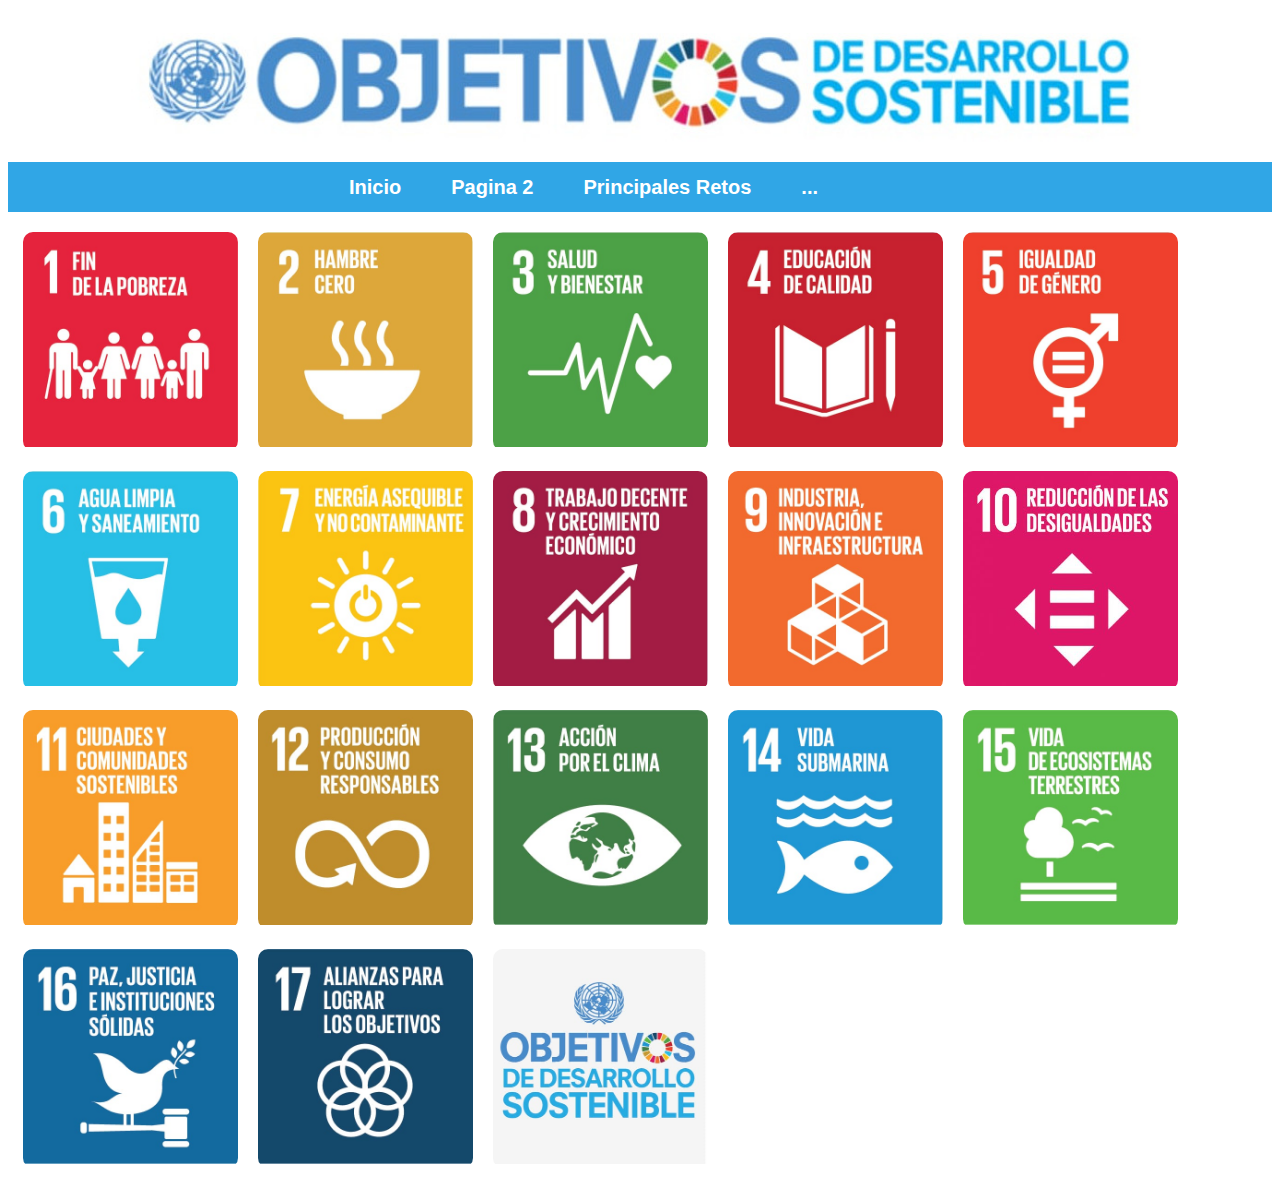
==== Pagina2.html @ 96dfae25 "ODS copia" ====
<!DOCTYPE html>
<html lang="en">
<head>
	<meta charset="UTF-8">
	<meta name="viewport" content="width=device-width, initial-scale=1.0">
	<meta name="autor" content="Juan Carlos Martinez Guerrero">
	<link rel="stylesheet" type="text/css" href="style.css">
	<title>Tabla ODS</title>
</head>
<body>
	<header>
		<a href="https://www.un.org/sustainabledevelopment/es/objetivos-de-desarrollo-sostenible/" target="_blank">	<img style="height: 150px;" src="img/ODSbann.jpg"></a>
	</header>

	<nav class="menuPaginas"> <ul>
		<li><a href="index.html">Inicio</a></li>
		<li><a href="Pagina2.html">Pagina 2</a></li>
		<li><a href="PrincipalesRetos.html">Principales Retos</a></li>
		<li><a href="#">...</a></li>
	</ul> </nav>

	<div id="ods">
		<a href="https://www.un.org/sustainabledevelopment/es/poverty/" target="_blank"><img src="img/S_SDG_Icons-01-01.jpg" title="ODS 1" alt="ODS 1">	</a>
		<a href="https://www.un.org/sustainabledevelopment/es/hunger/" target="_blank">	<img src="img/S_SDG_Icons-01-02.jpg" title="ODS 2" alt="ODS 2"> </a>
		<a href="https://www.un.org/sustainabledevelopment/es/health/" target="_blank">	<img src="img/S_SDG_Icons-01-03.jpg" title="ODS 3" alt="ODS 3">	</a>
		<a href="https://www.un.org/sustainabledevelopment/es/education/" target="_blank"> <img src="img/S_SDG_Icons-01-04.jpg" title="ODS 4" alt="ODS 4"> </a>
		<a href="https://www.un.org/sustainabledevelopment/es/gender-equality/" target="_blank"> <img src="img/S_SDG_Icons-01-05.jpg" title="ODS 5" alt="ODS 5"> </a>
		<a href="https://www.un.org/sustainabledevelopment/es/water-and-sanitation/" target="_blank"> <img src="img/S_SDG_Icons-01-06.jpg" title="ODS 6" alt="ODS 6"> </a>
		<a href="https://www.un.org/sustainabledevelopment/es/energy/" target="_blank">	<img src="img/S_SDG_Icons-01-07.jpg" title="ODS 7" alt="ODS 7">	</a>
		<a href="https://www.un.org/sustainabledevelopment/es/economic-growth/" target="_blank"> <img src="img/S_SDG_Icons-01-08.jpg" title="ODS 8" alt="ODS 8"> </a>
		<a href="https://www.un.org/sustainabledevelopment/es/infrastructure/" target="_blank">	<img src="img/S_SDG_Icons-01-09.jpg" title="ODS 9" alt="ODS 9">	</a>
		<a href="https://www.un.org/sustainabledevelopment/es/inequality/" target="_blank">	<img src="img/S_SDG_Icons-01-10.jpg" title="ODS 10" alt="ODS 10"> </a>
		<a href="https://www.un.org/sustainabledevelopment/es/cities/" target="_blank">	<img src="img/S_SDG_Icons-01-11.jpg" title="ODS 11" alt="ODS 11"> </a>
		<a href="https://www.un.org/sustainabledevelopment/es/sustainable-consumption-production/" target="_blank">	<img src="img/S_SDG_Icons-01-12.jpg" title="ODS 12" alt="ODS 12"> </a>
		<a href="https://www.un.org/sustainabledevelopment/es/climate-change-2/" target="_blank"> <img src="img/S_SDG_Icons-01-13.jpg" title="ODS 13" alt="ODS 13">	</a>
		<a href="https://www.un.org/sustainabledevelopment/es/oceans/" target="_blank">	<img src="img/S_SDG_Icons-01-14.jpg" title="ODS 14" alt="ODS 14"> </a>
		<a href="https://www.un.org/sustainabledevelopment/es/biodiversity/" target="_blank"> <img src="img/S_SDG_Icons-01-15.jpg" title="ODS 15" alt="ODS 15">	</a>
		<a href="https://www.un.org/sustainabledevelopment/es/peace-justice/" target="_blank"> <img src="img/S_SDG_Icons-01-16.jpg" title="ODS 16" alt="16"> </a>
		<a href="https://www.un.org/sustainabledevelopment/es/globalpartnerships/" target="_blank">	<img src="img/S_SDG_Icons-01-17.jpg" title="ODS 17" alt="ODS 17"> </a>
		<a href="https://www.un.org/sustainabledevelopment/es/objetivos-de-desarrollo-sostenible/" target="_blank">	<img src="img/S_SDG_Icons-01-18.jpg" title="WEB ODS" alt="WEB ODS">	</a>
	</main>
</body>
</html>
---- style.css ----
/* Menú para moverse entre páginas */
.menuPaginas{
	float: left;
	width: 100%;
	background: #30A6E6;
	margin-bottom: 10px;
}
.menuPaginas ul{
	margin: 0px;
	padding-left: 25%;
}
.menuPaginas li{
	display: inline;
}
.menuPaginas a{
	float: left;
	display: block;
	margin: 0;
	padding: 5px;
	text-decoration: none;
	color: white;
	border-radius: 7px;
	font: bold 20px/30px sans-serif;
	padding: 10px 25px;
}
.menuPaginas li:hover a{ /* Cambiar el color de los enlaces a seleccionar */
	background: rgb(9, 115, 244);
} /* Fin del menú */

/* Estilo de la página inicial, la de las tablas */
header{
	text-align: center;
}
table{
	width: 100%;
	text-align: center;
	border-collapse: collapse;
}
td img{
	height: 200px;
}


/* Nueva página 2, ahora con posicionamiento flotante */

/* Modificar el cuerpo principal de los ODS */
#ods{
	margin-left: 5px;
	margin-right: 5px;
}

#ods a{ /* Flotantes y con esquinas redondeandas */
    float: left;
	margin: 10px;
	border-radius: 10px;
	overflow: hidden;
}

#ods img{ /* Dejar todos los ODS al mismo tamaño*/
	height: 215px;
}

/* Pagina 3 Principales Retos*/
h1{
	text-align: center;
	color: rgb(9, 115, 244);
}

main{
	width: 100%;
	margin-left: 10px;
	display: block;
}

main article{
	position: absolute;
	text-align: center;
	width: 35%;
	height: 32%;
	padding: 1%;
	border: solid lightgray 2px;
	overflow: hidden;
	background: white;
	z-index: 1;
}

main img{
	width: 75%;
	height: 100%;
}

/* Cambiar el tamaño de letra de los retos */
#MainRetos p{
	font-size: 20px;
}

#MainRetos li{
	font-size: 20px;
	text-align: left;
}

/* Posicionar correctamente cada reto */
#Reto1{
	top: 30%;
	left: 10%;
}
#Reto2{
	top: 30%;
	right: 10%;
}
#Reto3{
	top: 70%;
	left: 10%;
}
#Reto4{
	top: 70%;
	right: 10%;
}
#Reto5{
	top: 110%;
	left: 10%;
}
#Reto6{
	top: 110%;
	right: 10%;
}
#Reto6 ul{
	list-style: square;
}

/* Hacer grande el reto cuando se pone el ratón encima*/
article:hover{
	z-index: 2;
	width: 50%;
	height: auto;
}
article:hover img{
	height: auto;
}

/*Parte final de la página 3 */
/* Video después de los artículos de los retos */
section{
	position: absolute;
	text-align: center;
	border: solid lightgray 2px;
	background: white;
}
#Video{
	top: 150%;
	left: 20%;
	right: 20%;
	height: 65%;
}
#Video iframe{
	height: 85%;
	width: 80%;
}
#Mapa{
	top: 220%;
	left: 20%;
	right: 20%;
	height: 75%;
}
#Mapa img{
	width: 80%;
	height: 80%;
}

/*
	Retos ambientales y solciales
		Cambio Climático
		Superopoblación
		Consumo de agua
		Contaminación
		Deforestación
		Otros Problemas
	Impacto de los actuales problemas medioambientales
		Impacto sobre las personas
			(Uno de cada de los retos)
		Impacto sobre los sectores productivos
		Importancia del trabajo transversal y las alianzas para frenar los impactos de los retos ambientales
	Medidas y acciones para minimizar los impactos ambientales
		Eficiencia energética
		Gesitión de Residuos
		Conservación de los recursos naturales
		Control de la Contaminación
		Movilidad Sostenible
		Innovación tecnológica
		Educación y sensibilización
*/
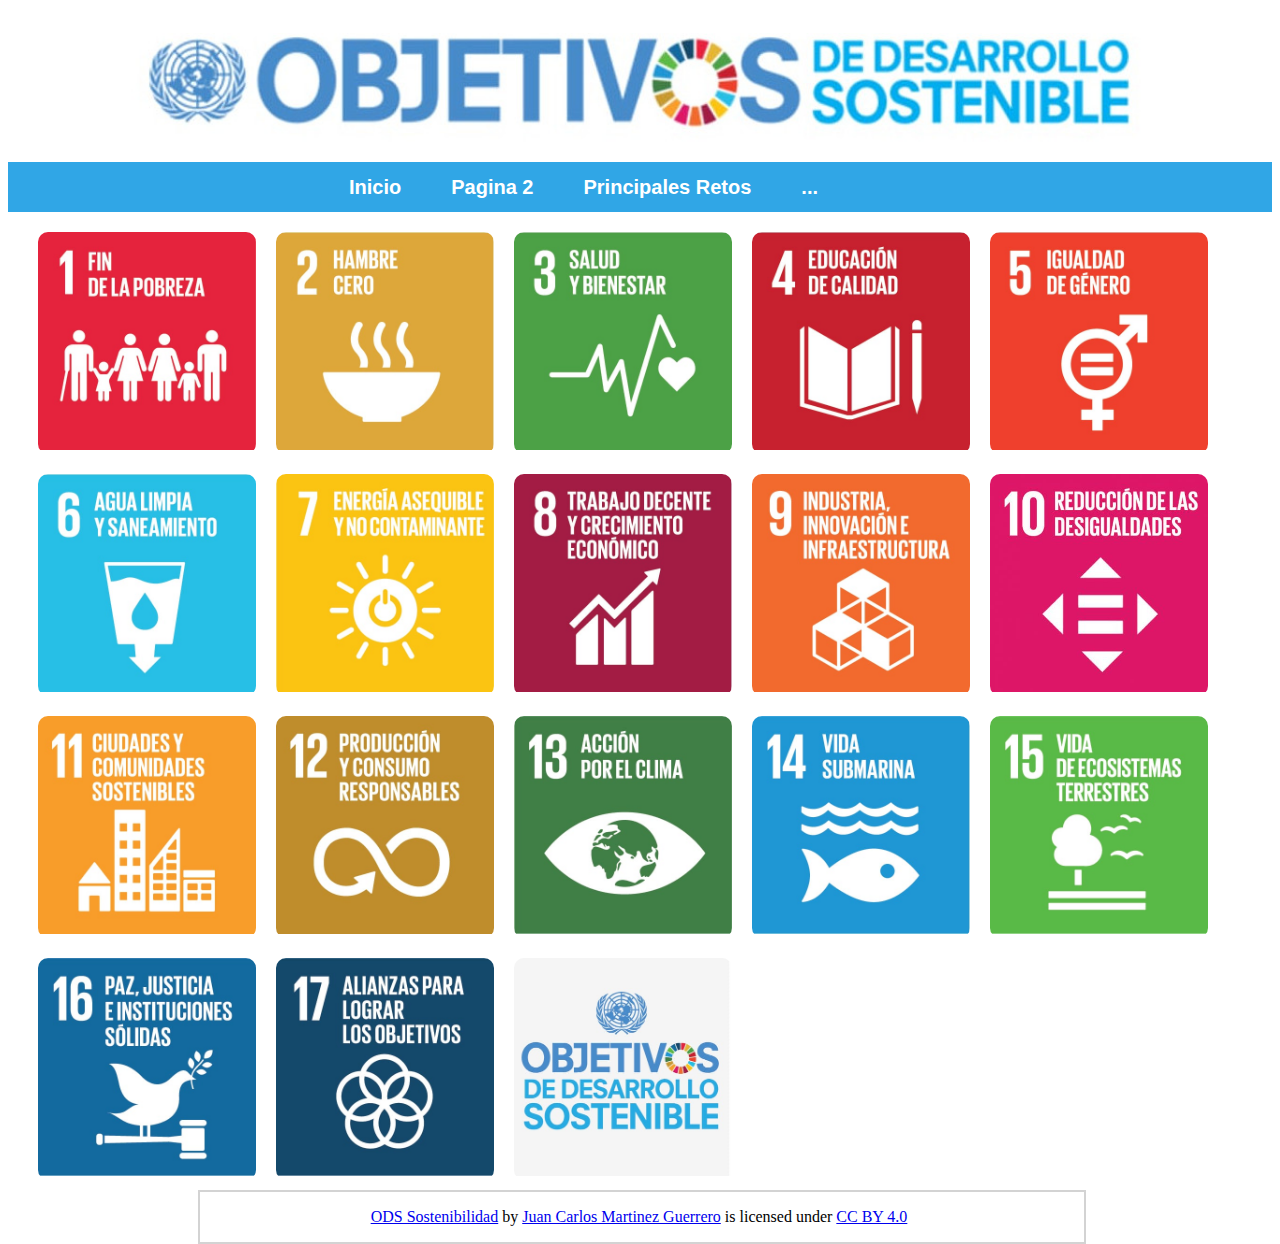
==== commit 7dfffd8a: "footer añadido a todas las paginas" ====
--- a/Pagina2.html
+++ b/Pagina2.html
@@ -38,6 +38,10 @@
 		<a href="https://www.un.org/sustainabledevelopment/es/peace-justice/" target="_blank"> <img src="img/S_SDG_Icons-01-16.jpg" title="ODS 16" alt="16"> </a>
 		<a href="https://www.un.org/sustainabledevelopment/es/globalpartnerships/" target="_blank">	<img src="img/S_SDG_Icons-01-17.jpg" title="ODS 17" alt="ODS 17"> </a>
 		<a href="https://www.un.org/sustainabledevelopment/es/objetivos-de-desarrollo-sostenible/" target="_blank">	<img src="img/S_SDG_Icons-01-18.jpg" title="WEB ODS" alt="WEB ODS">	</a>
-	</main>
+	</div>
+
+	<footer id="Footer2">
+		<p xmlns:cc="http://creativecommons.org/ns#" xmlns:dct="http://purl.org/dc/terms/"><a property="dct:title" rel="cc:attributionURL" href="https://jmargue926.github.io/">ODS Sostenibilidad</a> by <a rel="cc:attributionURL dct:creator" property="cc:attributionName" href="https://github.com/jmargue926">Juan Carlos Martinez Guerrero</a> is licensed under <a href="https://creativecommons.org/licenses/by/4.0/?ref=chooser-v1" target="_blank" rel="license noopener noreferrer" style="display:inline-block;">CC BY 4.0<img style="height:22px!important;margin-left:3px;vertical-align:text-bottom;" src="https://mirrors.creativecommons.org/presskit/icons/cc.svg?ref=chooser-v1" alt=""><img style="height:22px!important;margin-left:3px;vertical-align:text-bottom;" src="https://mirrors.creativecommons.org/presskit/icons/by.svg?ref=chooser-v1" alt=""></a></p> 
+	</footer>
 </body>
 </html>--- a/style.css
+++ b/style.css
@@ -44,9 +44,8 @@
 /* Nueva página 2, ahora con posicionamiento flotante */
 
 /* Modificar el cuerpo principal de los ODS */
-#ods{
-	margin-left: 5px;
-	margin-right: 5px;
+div#ods{
+	border: 20px solid red;
 }
 
 #ods a{ /* Flotantes y con esquinas redondeandas */
@@ -57,7 +56,7 @@
 }
 
 #ods img{ /* Dejar todos los ODS al mismo tamaño*/
-	height: 215px;
+	height: 218px;
 }
 
 /* Pagina 3 Principales Retos*/
@@ -165,27 +164,29 @@
 #Mapa img{
 	width: 80%;
 	height: 80%;
+	
 }
 
-/*
-	Retos ambientales y solciales
-		Cambio Climático
-		Superopoblación
-		Consumo de agua
-		Contaminación
-		Deforestación
-		Otros Problemas
-	Impacto de los actuales problemas medioambientales
-		Impacto sobre las personas
-			(Uno de cada de los retos)
-		Impacto sobre los sectores productivos
-		Importancia del trabajo transversal y las alianzas para frenar los impactos de los retos ambientales
-	Medidas y acciones para minimizar los impactos ambientales
-		Eficiencia energética
-		Gesitión de Residuos
-		Conservación de los recursos naturales
-		Control de la Contaminación
-		Movilidad Sostenible
-		Innovación tecnológica
-		Educación y sensibilización
-*/+footer{
+	text-align: center;
+	border: solid lightgray 2px;
+	background: white;
+}
+
+#Footer1{
+	margin-left: 15%;
+	margin-right: 15%;
+}
+
+#Footer2{
+	float: left;
+	margin-left: 15%;
+	width: 70%;
+}
+#Footer3{
+	position: absolute;
+	top: 300%;
+	left: 20%;
+	right: 20%;
+	height: 5%;
+}
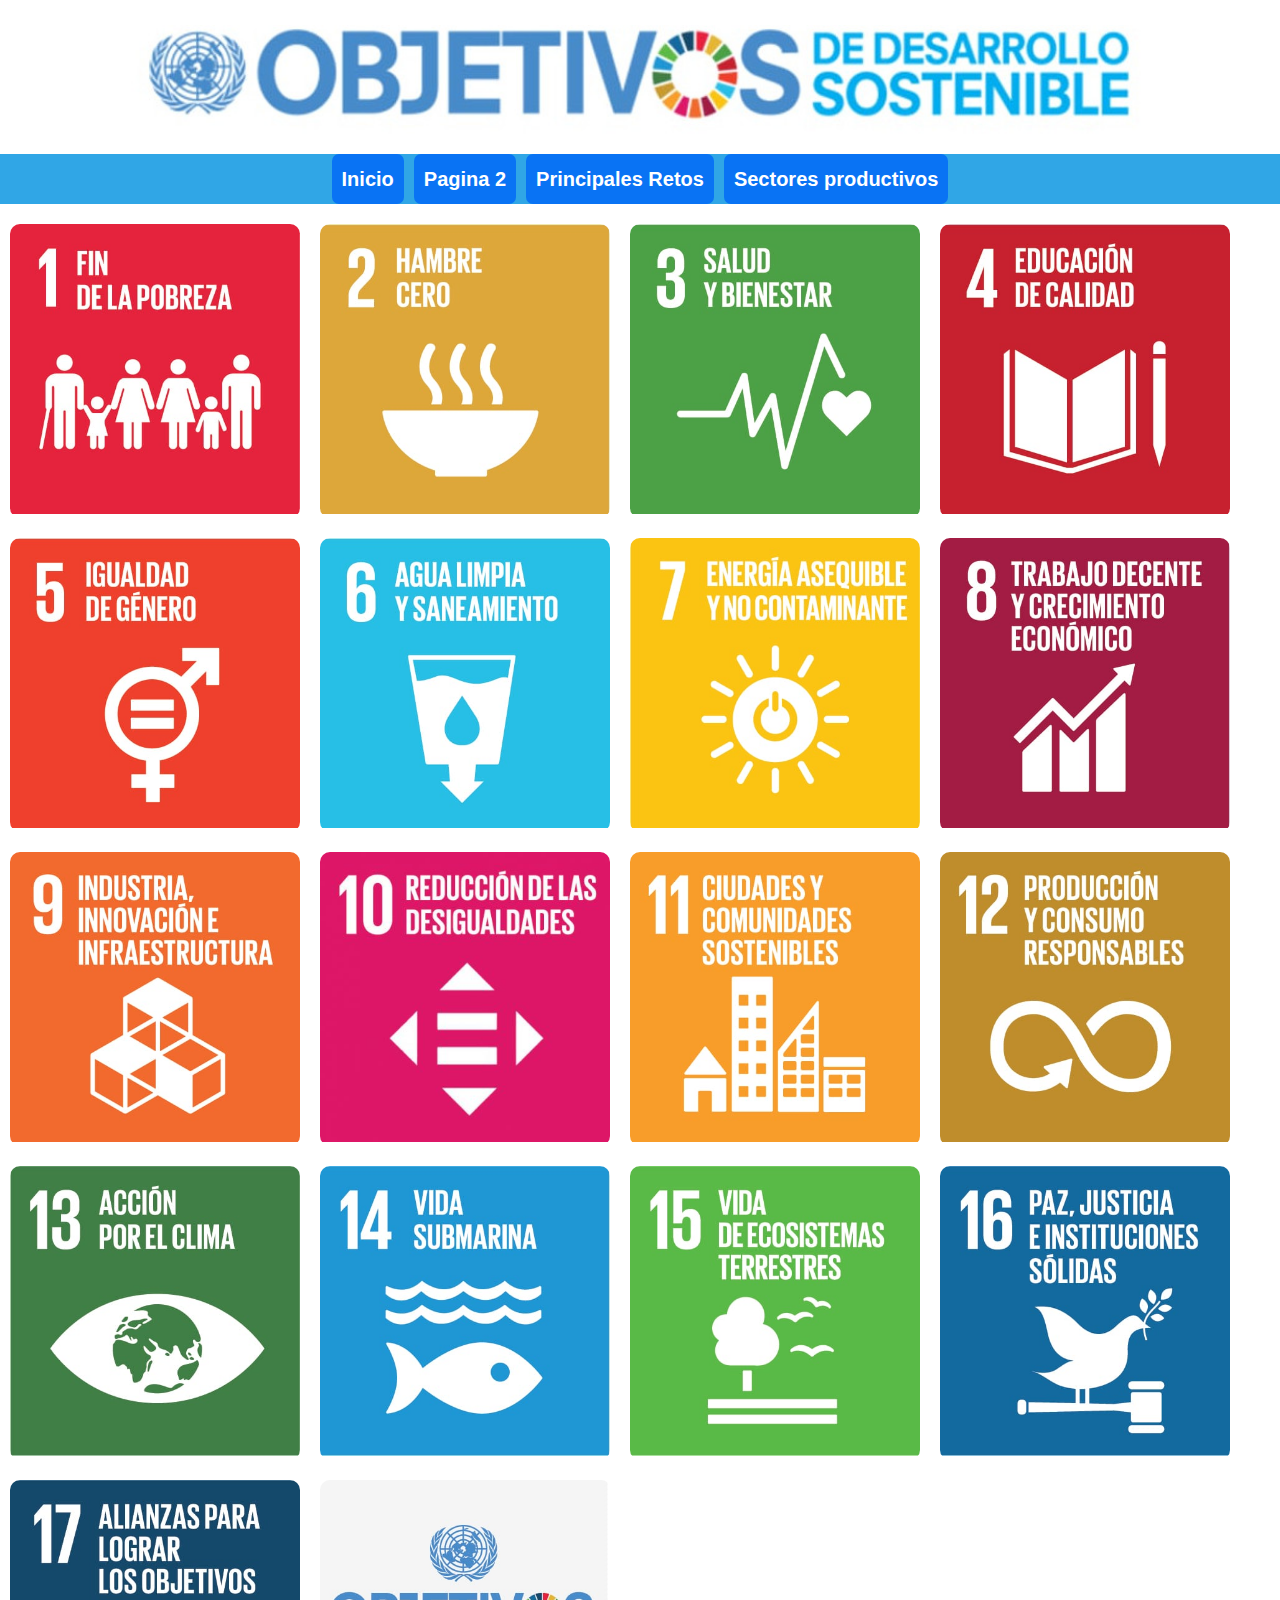
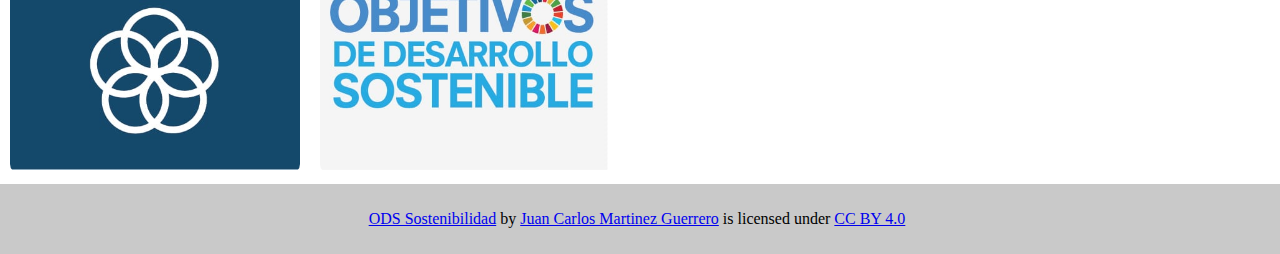
==== commit ef01b335: "Tema 3" ====
--- a/Pagina2.html
+++ b/Pagina2.html
@@ -4,7 +4,8 @@
 	<meta charset="UTF-8">
 	<meta name="viewport" content="width=device-width, initial-scale=1.0">
 	<meta name="autor" content="Juan Carlos Martinez Guerrero">
-	<link rel="stylesheet" type="text/css" href="style.css">
+	<link rel="stylesheet" type="text/css" href="estilos/plantilla.css">
+	<link rel="stylesheet" type="text/css" href="estilos/pag2.css">
 	<title>Tabla ODS</title>
 </head>
 <body>
@@ -12,14 +13,29 @@
 		<a href="https://www.un.org/sustainabledevelopment/es/objetivos-de-desarrollo-sostenible/" target="_blank">	<img style="height: 150px;" src="img/ODSbann.jpg"></a>
 	</header>
 
-	<nav class="menuPaginas"> <ul>
-		<li><a href="index.html">Inicio</a></li>
-		<li><a href="Pagina2.html">Pagina 2</a></li>
-		<li><a href="PrincipalesRetos.html">Principales Retos</a></li>
-		<li><a href="#">...</a></li>
-	</ul> </nav>
+	<nav> <!-- Barra de Navegacion horazontal con Submenus -->
+		<div class="enlaceMenu"> <a href="index.html"> Inicio </a> </div>
+		<div class="enlaceMenu"> <a href="Pagina2.html"> Pagina 2 </a> </div>
+		<div class="enlaceMenu">
+			<a href="PrincipalesRetos.html"> Principales Retos </a>
+			<div class="submenu">
+				<a href="PrincipalesRetos.html#p3-lista">Lista de Retos</a>
+				<a href="PrincipalesRetos.html#Video">Video Informativo</a>
+				<a href="PrincipalesRetos.html#Mapa">Mapa Conceptual</a>
+			</div>
+		</div>
+		<div class="enlaceMenu">
+			<a href="SectoresProductivos.html"> Sectores productivos </a>
+			<div class="submenu">
+				<a href="SectoresProductivos.html#sp1">Sector Primario</a>
+				<a href="SectoresProductivos.html#sp2">Sector Secundario</a>
+				<a href="SectoresProductivos.html#sp3">Sector Terciario</a>
+				<a href="SectoresProductivos.html#sp4">Sector Cuaternario</a>
+			</div>
+		</div>
+	</nav>
 
-	<div id="ods">
+	<div id="ods"> <!-- Lista de ODS -->
 		<a href="https://www.un.org/sustainabledevelopment/es/poverty/" target="_blank"><img src="img/S_SDG_Icons-01-01.jpg" title="ODS 1" alt="ODS 1">	</a>
 		<a href="https://www.un.org/sustainabledevelopment/es/hunger/" target="_blank">	<img src="img/S_SDG_Icons-01-02.jpg" title="ODS 2" alt="ODS 2"> </a>
 		<a href="https://www.un.org/sustainabledevelopment/es/health/" target="_blank">	<img src="img/S_SDG_Icons-01-03.jpg" title="ODS 3" alt="ODS 3">	</a>
@@ -40,7 +56,7 @@
 		<a href="https://www.un.org/sustainabledevelopment/es/objetivos-de-desarrollo-sostenible/" target="_blank">	<img src="img/S_SDG_Icons-01-18.jpg" title="WEB ODS" alt="WEB ODS">	</a>
 	</div>
 
-	<footer id="Footer2">
+	<footer>
 		<p xmlns:cc="http://creativecommons.org/ns#" xmlns:dct="http://purl.org/dc/terms/"><a property="dct:title" rel="cc:attributionURL" href="https://jmargue926.github.io/">ODS Sostenibilidad</a> by <a rel="cc:attributionURL dct:creator" property="cc:attributionName" href="https://github.com/jmargue926">Juan Carlos Martinez Guerrero</a> is licensed under <a href="https://creativecommons.org/licenses/by/4.0/?ref=chooser-v1" target="_blank" rel="license noopener noreferrer" style="display:inline-block;">CC BY 4.0<img style="height:22px!important;margin-left:3px;vertical-align:text-bottom;" src="https://mirrors.creativecommons.org/presskit/icons/cc.svg?ref=chooser-v1" alt=""><img style="height:22px!important;margin-left:3px;vertical-align:text-bottom;" src="https://mirrors.creativecommons.org/presskit/icons/by.svg?ref=chooser-v1" alt=""></a></p> 
 	</footer>
 </body>
--- a/estilos/plantilla.css
+++ b/estilos/plantilla.css
@@ -0,0 +1,64 @@
+body{
+	margin: 0;
+}
+
+/* Cabecera */
+header{
+	text-align: center;
+}
+header img{
+	max-width: 100%; 
+	max-height: 100%; 
+}
+
+/* Menu renovado con divs */
+nav{
+	display: flex;
+	justify-content: center;
+	align-items: center;
+	width: 100%;
+	background: #30A6E6;
+	margin-bottom: 10px;
+}
+
+.enlaceMenu{
+	margin: 0px 5px;
+}
+.enlaceMenu a{
+	display: block;
+	color: white;
+	text-decoration: none;
+	border-radius: 7px;
+	font: bold 20px/30px sans-serif;
+	background-color: rgb(9, 115, 244);
+	padding: 10px;
+}
+.enlaceMenu:hover a{
+	background-color: rebeccapurple;
+}
+
+/* Submenús */
+.submenu{
+	display: block;
+	visibility: hidden;
+	position: absolute;
+	min-width: 187px;
+	z-index: 2;
+}
+.enlaceMenu:hover .submenu {
+	visibility: visible;
+	display: block;
+}
+.submenu a:hover{
+	background-color: orange;
+}
+/* Fin del menú */
+
+/* Footer Común a todas las páginas */
+footer{
+	text-align: center;
+	background: rgb(201, 201, 201);
+	width: 100%;
+	padding-top: 10px;
+	padding-bottom: 10px;
+}
--- a/estilos/pag2.css
+++ b/estilos/pag2.css
@@ -0,0 +1,15 @@
+/* Nueva página 2, ahora con posicionamiento flotante */
+#ods a{ /* Flotantes y con esquinas redondeandas */
+    float: left;
+	margin: 10px;
+	border-radius: 10px;
+	overflow: hidden;
+}
+
+#ods img{ /* Dejar todos los ODS al mismo tamaño*/
+	height: 290px;
+}
+
+footer{
+	float: left;
+}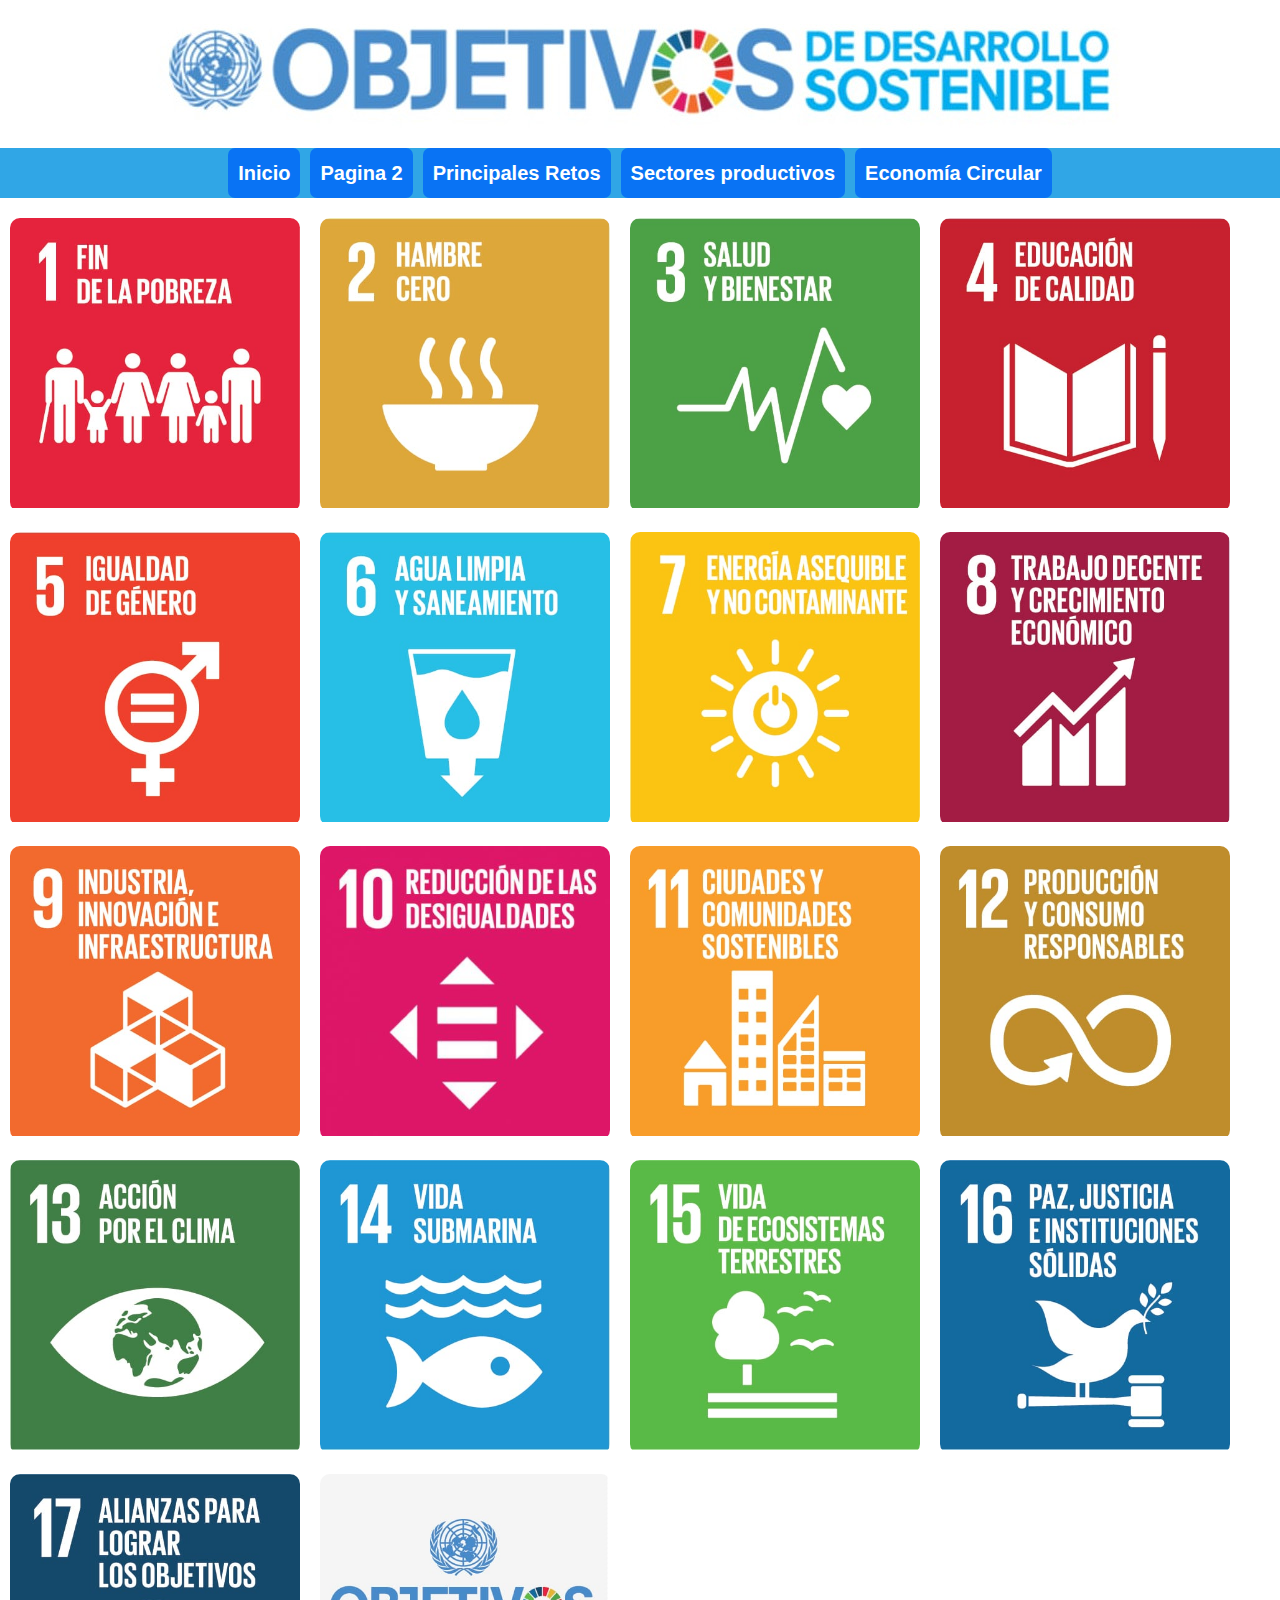
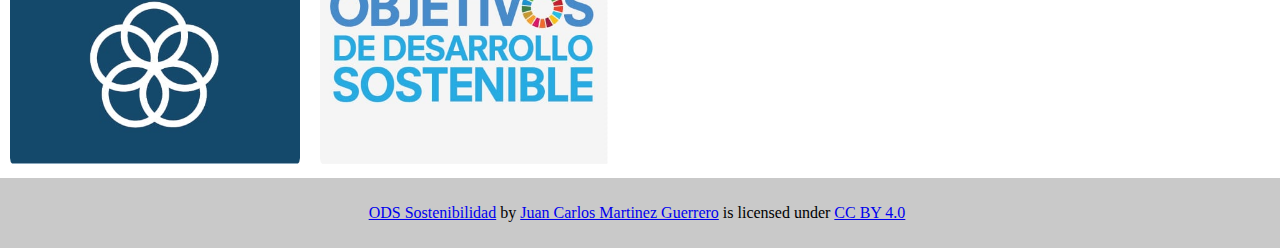
==== commit b3c93828: "Página 5. Economía circular" ====
--- a/Pagina2.html
+++ b/Pagina2.html
@@ -6,11 +6,11 @@
 	<meta name="autor" content="Juan Carlos Martinez Guerrero">
 	<link rel="stylesheet" type="text/css" href="estilos/plantilla.css">
 	<link rel="stylesheet" type="text/css" href="estilos/pag2.css">
-	<title>Tabla ODS</title>
+	<title>ODS Float</title>
 </head>
 <body>
 	<header>
-		<a href="https://www.un.org/sustainabledevelopment/es/objetivos-de-desarrollo-sostenible/" target="_blank">	<img style="height: 150px;" src="img/ODSbann.jpg"></a>
+		<a href="https://www.un.org/sustainabledevelopment/es/objetivos-de-desarrollo-sostenible/" target="_blank">	<img src="img/ODSbann.jpg"></a>
 	</header>
 
 	<nav> <!-- Barra de Navegacion horazontal con Submenus -->
@@ -33,27 +33,37 @@
 				<a href="SectoresProductivos.html#sp4">Sector Cuaternario</a>
 			</div>
 		</div>
+		<div class="enlaceMenu">
+			<a href="EconomiaCircular.html"> Economía Circular </a>
+			<div class="submenu">
+				<a href="EconomiaCircular.html#a41">4.1 Economía Circular</a>
+				<a href="EconomiaCircular.html#a42">4.2 Economía Lineal</a>
+				<a href="EconomiaCircular.html#a43">4.3 Consumismo</a>
+				<a href="EconomiaCircular.html#a44">4.4 Economía verde</a>
+				<a href="EconomiaCircular.html#a45">4.5 Ciclo de Vida</a>
+			</div>
+		</div>
 	</nav>
 
 	<div id="ods"> <!-- Lista de ODS -->
-		<a href="https://www.un.org/sustainabledevelopment/es/poverty/" target="_blank"><img src="img/S_SDG_Icons-01-01.jpg" title="ODS 1" alt="ODS 1">	</a>
-		<a href="https://www.un.org/sustainabledevelopment/es/hunger/" target="_blank">	<img src="img/S_SDG_Icons-01-02.jpg" title="ODS 2" alt="ODS 2"> </a>
-		<a href="https://www.un.org/sustainabledevelopment/es/health/" target="_blank">	<img src="img/S_SDG_Icons-01-03.jpg" title="ODS 3" alt="ODS 3">	</a>
-		<a href="https://www.un.org/sustainabledevelopment/es/education/" target="_blank"> <img src="img/S_SDG_Icons-01-04.jpg" title="ODS 4" alt="ODS 4"> </a>
-		<a href="https://www.un.org/sustainabledevelopment/es/gender-equality/" target="_blank"> <img src="img/S_SDG_Icons-01-05.jpg" title="ODS 5" alt="ODS 5"> </a>
-		<a href="https://www.un.org/sustainabledevelopment/es/water-and-sanitation/" target="_blank"> <img src="img/S_SDG_Icons-01-06.jpg" title="ODS 6" alt="ODS 6"> </a>
-		<a href="https://www.un.org/sustainabledevelopment/es/energy/" target="_blank">	<img src="img/S_SDG_Icons-01-07.jpg" title="ODS 7" alt="ODS 7">	</a>
-		<a href="https://www.un.org/sustainabledevelopment/es/economic-growth/" target="_blank"> <img src="img/S_SDG_Icons-01-08.jpg" title="ODS 8" alt="ODS 8"> </a>
-		<a href="https://www.un.org/sustainabledevelopment/es/infrastructure/" target="_blank">	<img src="img/S_SDG_Icons-01-09.jpg" title="ODS 9" alt="ODS 9">	</a>
-		<a href="https://www.un.org/sustainabledevelopment/es/inequality/" target="_blank">	<img src="img/S_SDG_Icons-01-10.jpg" title="ODS 10" alt="ODS 10"> </a>
-		<a href="https://www.un.org/sustainabledevelopment/es/cities/" target="_blank">	<img src="img/S_SDG_Icons-01-11.jpg" title="ODS 11" alt="ODS 11"> </a>
-		<a href="https://www.un.org/sustainabledevelopment/es/sustainable-consumption-production/" target="_blank">	<img src="img/S_SDG_Icons-01-12.jpg" title="ODS 12" alt="ODS 12"> </a>
-		<a href="https://www.un.org/sustainabledevelopment/es/climate-change-2/" target="_blank"> <img src="img/S_SDG_Icons-01-13.jpg" title="ODS 13" alt="ODS 13">	</a>
-		<a href="https://www.un.org/sustainabledevelopment/es/oceans/" target="_blank">	<img src="img/S_SDG_Icons-01-14.jpg" title="ODS 14" alt="ODS 14"> </a>
-		<a href="https://www.un.org/sustainabledevelopment/es/biodiversity/" target="_blank"> <img src="img/S_SDG_Icons-01-15.jpg" title="ODS 15" alt="ODS 15">	</a>
-		<a href="https://www.un.org/sustainabledevelopment/es/peace-justice/" target="_blank"> <img src="img/S_SDG_Icons-01-16.jpg" title="ODS 16" alt="16"> </a>
-		<a href="https://www.un.org/sustainabledevelopment/es/globalpartnerships/" target="_blank">	<img src="img/S_SDG_Icons-01-17.jpg" title="ODS 17" alt="ODS 17"> </a>
-		<a href="https://www.un.org/sustainabledevelopment/es/objetivos-de-desarrollo-sostenible/" target="_blank">	<img src="img/S_SDG_Icons-01-18.jpg" title="WEB ODS" alt="WEB ODS">	</a>
+		<a href="https://www.un.org/sustainabledevelopment/es/poverty/" target="_blank"><img src="img/ODSs/S_SDG_Icons-01-01.jpg" title="ODS 1" alt="ODS 1">	</a>
+		<a href="https://www.un.org/sustainabledevelopment/es/hunger/" target="_blank">	<img src="img/ODSs/S_SDG_Icons-01-02.jpg" title="ODS 2" alt="ODS 2"> </a>
+		<a href="https://www.un.org/sustainabledevelopment/es/health/" target="_blank">	<img src="img/ODSs/S_SDG_Icons-01-03.jpg" title="ODS 3" alt="ODS 3">	</a>
+		<a href="https://www.un.org/sustainabledevelopment/es/education/" target="_blank"> <img src="img/ODSs/S_SDG_Icons-01-04.jpg" title="ODS 4" alt="ODS 4"> </a>
+		<a href="https://www.un.org/sustainabledevelopment/es/gender-equality/" target="_blank"> <img src="img/ODSs/S_SDG_Icons-01-05.jpg" title="ODS 5" alt="ODS 5"> </a>
+		<a href="https://www.un.org/sustainabledevelopment/es/water-and-sanitation/" target="_blank"> <img src="img/ODSs/S_SDG_Icons-01-06.jpg" title="ODS 6" alt="ODS 6"> </a>
+		<a href="https://www.un.org/sustainabledevelopment/es/energy/" target="_blank">	<img src="img/ODSs/S_SDG_Icons-01-07.jpg" title="ODS 7" alt="ODS 7">	</a>
+		<a href="https://www.un.org/sustainabledevelopment/es/economic-growth/" target="_blank"> <img src="img/ODSs/S_SDG_Icons-01-08.jpg" title="ODS 8" alt="ODS 8"> </a>
+		<a href="https://www.un.org/sustainabledevelopment/es/infrastructure/" target="_blank">	<img src="img/ODSs/S_SDG_Icons-01-09.jpg" title="ODS 9" alt="ODS 9">	</a>
+		<a href="https://www.un.org/sustainabledevelopment/es/inequality/" target="_blank">	<img src="img/ODSs/S_SDG_Icons-01-10.jpg" title="ODS 10" alt="ODS 10"> </a>
+		<a href="https://www.un.org/sustainabledevelopment/es/cities/" target="_blank">	<img src="img/ODSs/S_SDG_Icons-01-11.jpg" title="ODS 11" alt="ODS 11"> </a>
+		<a href="https://www.un.org/sustainabledevelopment/es/sustainable-consumption-production/" target="_blank">	<img src="img/ODSs/S_SDG_Icons-01-12.jpg" title="ODS 12" alt="ODS 12"> </a>
+		<a href="https://www.un.org/sustainabledevelopment/es/climate-change-2/" target="_blank"> <img src="img/ODSs/S_SDG_Icons-01-13.jpg" title="ODS 13" alt="ODS 13">	</a>
+		<a href="https://www.un.org/sustainabledevelopment/es/oceans/" target="_blank">	<img src="img/ODSs/S_SDG_Icons-01-14.jpg" title="ODS 14" alt="ODS 14"> </a>
+		<a href="https://www.un.org/sustainabledevelopment/es/biodiversity/" target="_blank"> <img src="img/ODSs/S_SDG_Icons-01-15.jpg" title="ODS 15" alt="ODS 15">	</a>
+		<a href="https://www.un.org/sustainabledevelopment/es/peace-justice/" target="_blank"> <img src="img/ODSs/S_SDG_Icons-01-16.jpg" title="ODS 16" alt="16"> </a>
+		<a href="https://www.un.org/sustainabledevelopment/es/globalpartnerships/" target="_blank">	<img src="img/ODSs/S_SDG_Icons-01-17.jpg" title="ODS 17" alt="ODS 17"> </a>
+		<a href="https://www.un.org/sustainabledevelopment/es/objetivos-de-desarrollo-sostenible/" target="_blank">	<img src="img/ODSs/S_SDG_Icons-01-18.jpg" title="WEB ODS" alt="WEB ODS">	</a>
 	</div>
 
 	<footer>
--- a/estilos/plantilla.css
+++ b/estilos/plantilla.css
@@ -4,11 +4,12 @@
 
 /* Cabecera */
 header{
-	text-align: center;
+	display: flex;
+	justify-content: center;
+	width: 100%;
 }
 header img{
-	max-width: 100%; 
-	max-height: 100%; 
+	width: 100%;
 }
 
 /* Menu renovado con divs */
@@ -40,13 +41,13 @@
 /* Submenús */
 .submenu{
 	display: block;
-	visibility: hidden;
+	display: none;
 	position: absolute;
 	min-width: 187px;
 	z-index: 2;
 }
 .enlaceMenu:hover .submenu {
-	visibility: visible;
+	display: block;
 	display: block;
 }
 .submenu a:hover{
@@ -62,3 +63,10 @@
 	padding-top: 10px;
 	padding-bottom: 10px;
 }
+
+/* Hacer más pequeño el menú en modo móvil */
+@media screen and (width < 900px) {
+	.enlaceMenu a{
+		font: bold 12px/15px sans-serif;
+	}
+}